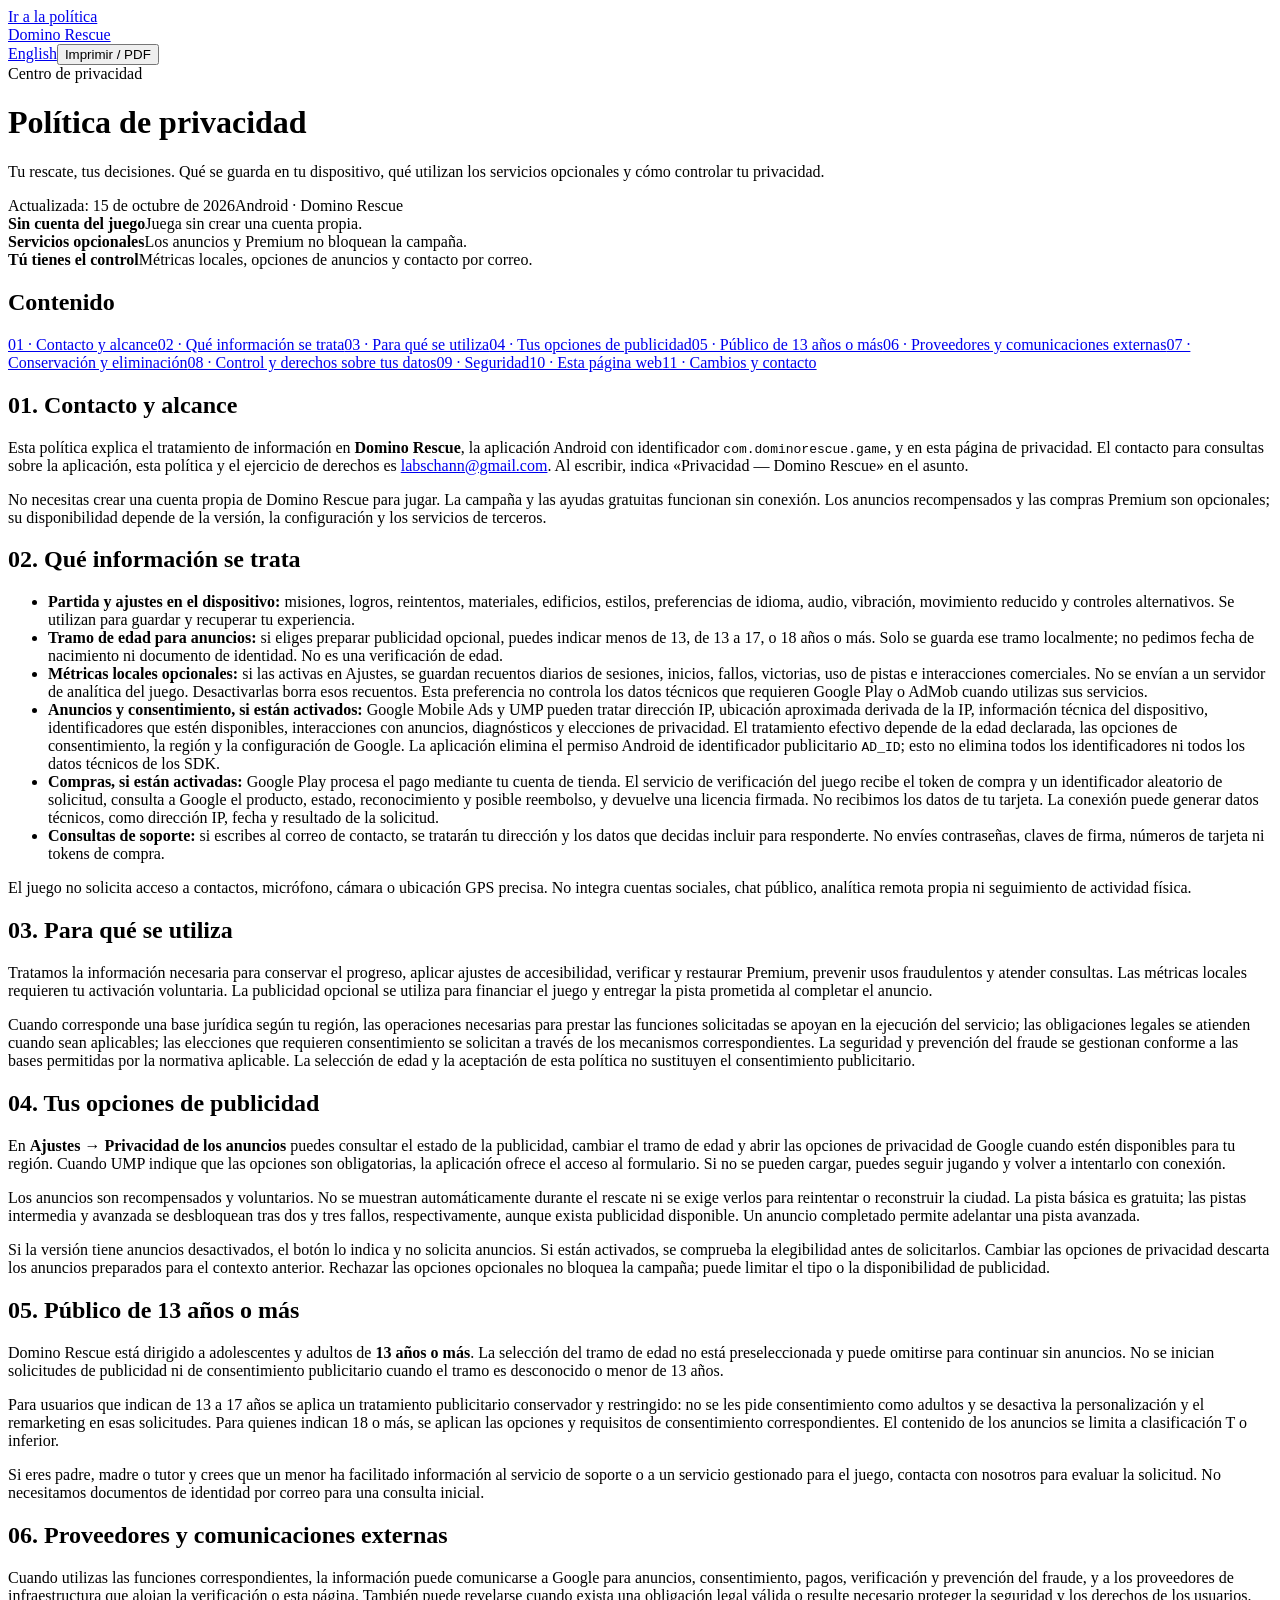
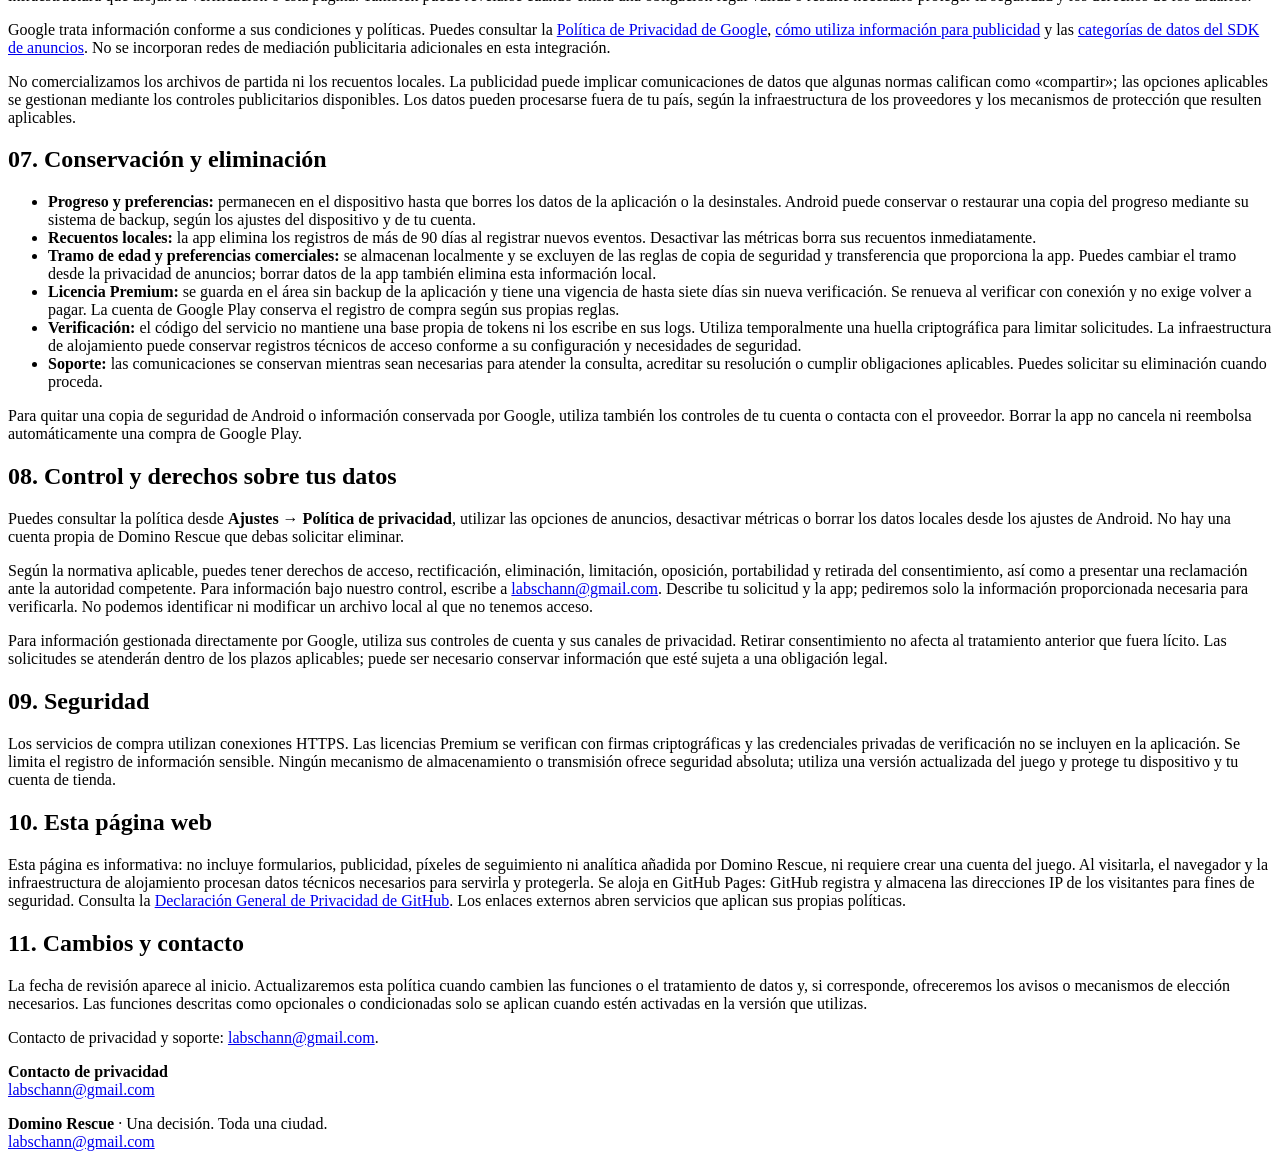
==== index.html @ f4d6b591 "Publicar política de privacidad bilingüe de Domino Rescue" ====
<!doctype html>
<html lang="es"><head><meta charset="utf-8"><meta name="viewport" content="width=device-width,initial-scale=1"><title>Política de privacidad · Domino Rescue</title><meta name="description" content="Tu rescate, tus decisiones. Qué se guarda en tu dispositivo, qué utilizan los servicios opcionales y cómo controlar tu privacidad."><meta name="referrer" content="no-referrer"><meta http-equiv="Content-Security-Policy" content="default-src 'none'; style-src 'self'; script-src 'self'; img-src 'self'; base-uri 'none'; form-action 'none'"><meta name="theme-color" content="#0c2335"><link rel="stylesheet" href="/domino-rescue-privacidad/styles.css"><link rel="canonical" href="https://labschann.github.io/domino-rescue-privacidad/"><link rel="alternate" hreflang="es" href="https://labschann.github.io/domino-rescue-privacidad/"><link rel="alternate" hreflang="en" href="https://labschann.github.io/domino-rescue-privacidad/privacy-en.html"></head>
<body><a class="skip" href="#policy">Ir a la política</a><header><div class="top"><a class="brand" href="/domino-rescue-privacidad/"><span class="tiles" aria-hidden="true"><i class="tile"></i><i class="tile"></i></span>Domino Rescue</a><div class="tools"><a href="/domino-rescue-privacidad/privacy-en.html" lang="en">English</a><button type="button" id="print">Imprimir / PDF</button></div></div></header>
<main><div class="hero"><div class="eyebrow">Centro de privacidad</div><h1>Política de privacidad</h1><p class="intro">Tu rescate, tus decisiones. Qué se guarda en tu dispositivo, qué utilizan los servicios opcionales y cómo controlar tu privacidad.</p><div class="meta"><span>Actualizada: 15 de octubre de 2026</span><span>Android · Domino Rescue</span></div><div class="summary"><div><strong>Sin cuenta del juego</strong>Juega sin crear una cuenta propia.</div><div><strong>Servicios opcionales</strong>Los anuncios y Premium no bloquean la campaña.</div><div><strong>Tú tienes el control</strong>Métricas locales, opciones de anuncios y contacto por correo.</div></div></div>
<div class="layout"><nav class="toc" aria-label="Contenido de la política"><h2>Contenido</h2><a href="#responsable">01 · Contacto y alcance</a><a href="#datos">02 · Qué información se trata</a><a href="#fines">03 · Para qué se utiliza</a><a href="#anuncios">04 · Tus opciones de publicidad</a><a href="#menores">05 · Público de 13 años o más</a><a href="#terceros">06 · Proveedores y comunicaciones externas</a><a href="#conservacion">07 · Conservación y eliminación</a><a href="#derechos">08 · Control y derechos sobre tus datos</a><a href="#seguridad">09 · Seguridad</a><a href="#web">10 · Esta página web</a><a href="#cambios">11 · Cambios y contacto</a></nav><article id="policy"><section id="responsable"><h2>01. Contacto y alcance</h2><p>Esta política explica el tratamiento de información en <strong>Domino Rescue</strong>, la aplicación Android con identificador <code>com.dominorescue.game</code>, y en esta página de privacidad. El contacto para consultas sobre la aplicación, esta política y el ejercicio de derechos es <a href="mailto:labschann@gmail.com">labschann@gmail.com</a>. Al escribir, indica «Privacidad — Domino Rescue» en el asunto.</p>
<p>No necesitas crear una cuenta propia de Domino Rescue para jugar. La campaña y las ayudas gratuitas funcionan sin conexión. Los anuncios recompensados y las compras Premium son opcionales; su disponibilidad depende de la versión, la configuración y los servicios de terceros.</p></section>
<section id="datos"><h2>02. Qué información se trata</h2><ul><li><strong>Partida y ajustes en el dispositivo:</strong> misiones, logros, reintentos, materiales, edificios, estilos, preferencias de idioma, audio, vibración, movimiento reducido y controles alternativos. Se utilizan para guardar y recuperar tu experiencia.</li>
<li><strong>Tramo de edad para anuncios:</strong> si eliges preparar publicidad opcional, puedes indicar menos de 13, de 13 a 17, o 18 años o más. Solo se guarda ese tramo localmente; no pedimos fecha de nacimiento ni documento de identidad. No es una verificación de edad.</li>
<li><strong>Métricas locales opcionales:</strong> si las activas en Ajustes, se guardan recuentos diarios de sesiones, inicios, fallos, victorias, uso de pistas e interacciones comerciales. No se envían a un servidor de analítica del juego. Desactivarlas borra esos recuentos. Esta preferencia no controla los datos técnicos que requieren Google Play o AdMob cuando utilizas sus servicios.</li>
<li><strong>Anuncios y consentimiento, si están activados:</strong> Google Mobile Ads y UMP pueden tratar dirección IP, ubicación aproximada derivada de la IP, información técnica del dispositivo, identificadores que estén disponibles, interacciones con anuncios, diagnósticos y elecciones de privacidad. El tratamiento efectivo depende de la edad declarada, las opciones de consentimiento, la región y la configuración de Google. La aplicación elimina el permiso Android de identificador publicitario <code>AD_ID</code>; esto no elimina todos los identificadores ni todos los datos técnicos de los SDK.</li>
<li><strong>Compras, si están activadas:</strong> Google Play procesa el pago mediante tu cuenta de tienda. El servicio de verificación del juego recibe el token de compra y un identificador aleatorio de solicitud, consulta a Google el producto, estado, reconocimiento y posible reembolso, y devuelve una licencia firmada. No recibimos los datos de tu tarjeta. La conexión puede generar datos técnicos, como dirección IP, fecha y resultado de la solicitud.</li>
<li><strong>Consultas de soporte:</strong> si escribes al correo de contacto, se tratarán tu dirección y los datos que decidas incluir para responderte. No envíes contraseñas, claves de firma, números de tarjeta ni tokens de compra.</li></ul>
<p>El juego no solicita acceso a contactos, micrófono, cámara o ubicación GPS precisa. No integra cuentas sociales, chat público, analítica remota propia ni seguimiento de actividad física.</p></section>
<section id="fines"><h2>03. Para qué se utiliza</h2><p>Tratamos la información necesaria para conservar el progreso, aplicar ajustes de accesibilidad, verificar y restaurar Premium, prevenir usos fraudulentos y atender consultas. Las métricas locales requieren tu activación voluntaria. La publicidad opcional se utiliza para financiar el juego y entregar la pista prometida al completar el anuncio.</p>
<p>Cuando corresponde una base jurídica según tu región, las operaciones necesarias para prestar las funciones solicitadas se apoyan en la ejecución del servicio; las obligaciones legales se atienden cuando sean aplicables; las elecciones que requieren consentimiento se solicitan a través de los mecanismos correspondientes. La seguridad y prevención del fraude se gestionan conforme a las bases permitidas por la normativa aplicable. La selección de edad y la aceptación de esta política no sustituyen el consentimiento publicitario.</p></section>
<section id="anuncios"><h2>04. Tus opciones de publicidad</h2><p>En <strong>Ajustes → Privacidad de los anuncios</strong> puedes consultar el estado de la publicidad, cambiar el tramo de edad y abrir las opciones de privacidad de Google cuando estén disponibles para tu región. Cuando UMP indique que las opciones son obligatorias, la aplicación ofrece el acceso al formulario. Si no se pueden cargar, puedes seguir jugando y volver a intentarlo con conexión.</p>
<p>Los anuncios son recompensados y voluntarios. No se muestran automáticamente durante el rescate ni se exige verlos para reintentar o reconstruir la ciudad. La pista básica es gratuita; las pistas intermedia y avanzada se desbloquean tras dos y tres fallos, respectivamente, aunque exista publicidad disponible. Un anuncio completado permite adelantar una pista avanzada.</p>
<p>Si la versión tiene anuncios desactivados, el botón lo indica y no solicita anuncios. Si están activados, se comprueba la elegibilidad antes de solicitarlos. Cambiar las opciones de privacidad descarta los anuncios preparados para el contexto anterior. Rechazar las opciones opcionales no bloquea la campaña; puede limitar el tipo o la disponibilidad de publicidad.</p></section>
<section id="menores"><h2>05. Público de 13 años o más</h2><p>Domino Rescue está dirigido a adolescentes y adultos de <strong>13 años o más</strong>. La selección del tramo de edad no está preseleccionada y puede omitirse para continuar sin anuncios. No se inician solicitudes de publicidad ni de consentimiento publicitario cuando el tramo es desconocido o menor de 13 años.</p>
<p>Para usuarios que indican de 13 a 17 años se aplica un tratamiento publicitario conservador y restringido: no se les pide consentimiento como adultos y se desactiva la personalización y el remarketing en esas solicitudes. Para quienes indican 18 o más, se aplican las opciones y requisitos de consentimiento correspondientes. El contenido de los anuncios se limita a clasificación T o inferior.</p>
<p>Si eres padre, madre o tutor y crees que un menor ha facilitado información al servicio de soporte o a un servicio gestionado para el juego, contacta con nosotros para evaluar la solicitud. No necesitamos documentos de identidad por correo para una consulta inicial.</p></section>
<section id="terceros"><h2>06. Proveedores y comunicaciones externas</h2><p>Cuando utilizas las funciones correspondientes, la información puede comunicarse a Google para anuncios, consentimiento, pagos, verificación y prevención del fraude, y a los proveedores de infraestructura que alojan la verificación o esta página. También puede revelarse cuando exista una obligación legal válida o resulte necesario proteger la seguridad y los derechos de los usuarios.</p>
<p>Google trata información conforme a sus condiciones y políticas. Puedes consultar la <a href="https://policies.google.com/privacy">Política de Privacidad de Google</a>, <a href="https://policies.google.com/technologies/ads">cómo utiliza información para publicidad</a> y las <a href="https://developers.google.com/admob/android/privacy/play-data-disclosure">categorías de datos del SDK de anuncios</a>. No se incorporan redes de mediación publicitaria adicionales en esta integración.</p>
<p>No comercializamos los archivos de partida ni los recuentos locales. La publicidad puede implicar comunicaciones de datos que algunas normas califican como «compartir»; las opciones aplicables se gestionan mediante los controles publicitarios disponibles. Los datos pueden procesarse fuera de tu país, según la infraestructura de los proveedores y los mecanismos de protección que resulten aplicables.</p></section>
<section id="conservacion"><h2>07. Conservación y eliminación</h2><ul><li><strong>Progreso y preferencias:</strong> permanecen en el dispositivo hasta que borres los datos de la aplicación o la desinstales. Android puede conservar o restaurar una copia del progreso mediante su sistema de backup, según los ajustes del dispositivo y de tu cuenta.</li>
<li><strong>Recuentos locales:</strong> la app elimina los registros de más de 90 días al registrar nuevos eventos. Desactivar las métricas borra sus recuentos inmediatamente.</li>
<li><strong>Tramo de edad y preferencias comerciales:</strong> se almacenan localmente y se excluyen de las reglas de copia de seguridad y transferencia que proporciona la app. Puedes cambiar el tramo desde la privacidad de anuncios; borrar datos de la app también elimina esta información local.</li>
<li><strong>Licencia Premium:</strong> se guarda en el área sin backup de la aplicación y tiene una vigencia de hasta siete días sin nueva verificación. Se renueva al verificar con conexión y no exige volver a pagar. La cuenta de Google Play conserva el registro de compra según sus propias reglas.</li>
<li><strong>Verificación:</strong> el código del servicio no mantiene una base propia de tokens ni los escribe en sus logs. Utiliza temporalmente una huella criptográfica para limitar solicitudes. La infraestructura de alojamiento puede conservar registros técnicos de acceso conforme a su configuración y necesidades de seguridad.</li>
<li><strong>Soporte:</strong> las comunicaciones se conservan mientras sean necesarias para atender la consulta, acreditar su resolución o cumplir obligaciones aplicables. Puedes solicitar su eliminación cuando proceda.</li></ul>
<p>Para quitar una copia de seguridad de Android o información conservada por Google, utiliza también los controles de tu cuenta o contacta con el proveedor. Borrar la app no cancela ni reembolsa automáticamente una compra de Google Play.</p></section>
<section id="derechos"><h2>08. Control y derechos sobre tus datos</h2><p>Puedes consultar la política desde <strong>Ajustes → Política de privacidad</strong>, utilizar las opciones de anuncios, desactivar métricas o borrar los datos locales desde los ajustes de Android. No hay una cuenta propia de Domino Rescue que debas solicitar eliminar.</p>
<p>Según la normativa aplicable, puedes tener derechos de acceso, rectificación, eliminación, limitación, oposición, portabilidad y retirada del consentimiento, así como a presentar una reclamación ante la autoridad competente. Para información bajo nuestro control, escribe a <a href="mailto:labschann@gmail.com">labschann@gmail.com</a>. Describe tu solicitud y la app; pediremos solo la información proporcionada necesaria para verificarla. No podemos identificar ni modificar un archivo local al que no tenemos acceso.</p>
<p>Para información gestionada directamente por Google, utiliza sus controles de cuenta y sus canales de privacidad. Retirar consentimiento no afecta al tratamiento anterior que fuera lícito. Las solicitudes se atenderán dentro de los plazos aplicables; puede ser necesario conservar información que esté sujeta a una obligación legal.</p></section>
<section id="seguridad"><h2>09. Seguridad</h2><p>Los servicios de compra utilizan conexiones HTTPS. Las licencias Premium se verifican con firmas criptográficas y las credenciales privadas de verificación no se incluyen en la aplicación. Se limita el registro de información sensible. Ningún mecanismo de almacenamiento o transmisión ofrece seguridad absoluta; utiliza una versión actualizada del juego y protege tu dispositivo y tu cuenta de tienda.</p></section>
<section id="web"><h2>10. Esta página web</h2><p>Esta página es informativa: no incluye formularios, publicidad, píxeles de seguimiento ni analítica añadida por Domino Rescue, ni requiere crear una cuenta del juego. Al visitarla, el navegador y la infraestructura de alojamiento procesan datos técnicos necesarios para servirla y protegerla. Se aloja en GitHub Pages: GitHub registra y almacena las direcciones IP de los visitantes para fines de seguridad. Consulta la <a href="https://docs.github.com/en/site-policy/privacy-policies/github-general-privacy-statement">Declaración General de Privacidad de GitHub</a>. Los enlaces externos abren servicios que aplican sus propias políticas.</p></section>
<section id="cambios"><h2>11. Cambios y contacto</h2><p>La fecha de revisión aparece al inicio. Actualizaremos esta política cuando cambien las funciones o el tratamiento de datos y, si corresponde, ofreceremos los avisos o mecanismos de elección necesarios. Las funciones descritas como opcionales o condicionadas solo se aplican cuando estén activadas en la versión que utilizas.</p>
<p>Contacto de privacidad y soporte: <a href="mailto:labschann@gmail.com">labschann@gmail.com</a>.</p></section><p class="contact"><strong>Contacto de privacidad</strong><br><a href="mailto:labschann@gmail.com">labschann@gmail.com</a></p></article></div></main>
<footer><strong>Domino Rescue</strong> · Una decisión. Toda una ciudad.<br><a href="mailto:labschann@gmail.com">labschann@gmail.com</a></footer><script src="/domino-rescue-privacidad/page.js" defer></script></body></html>
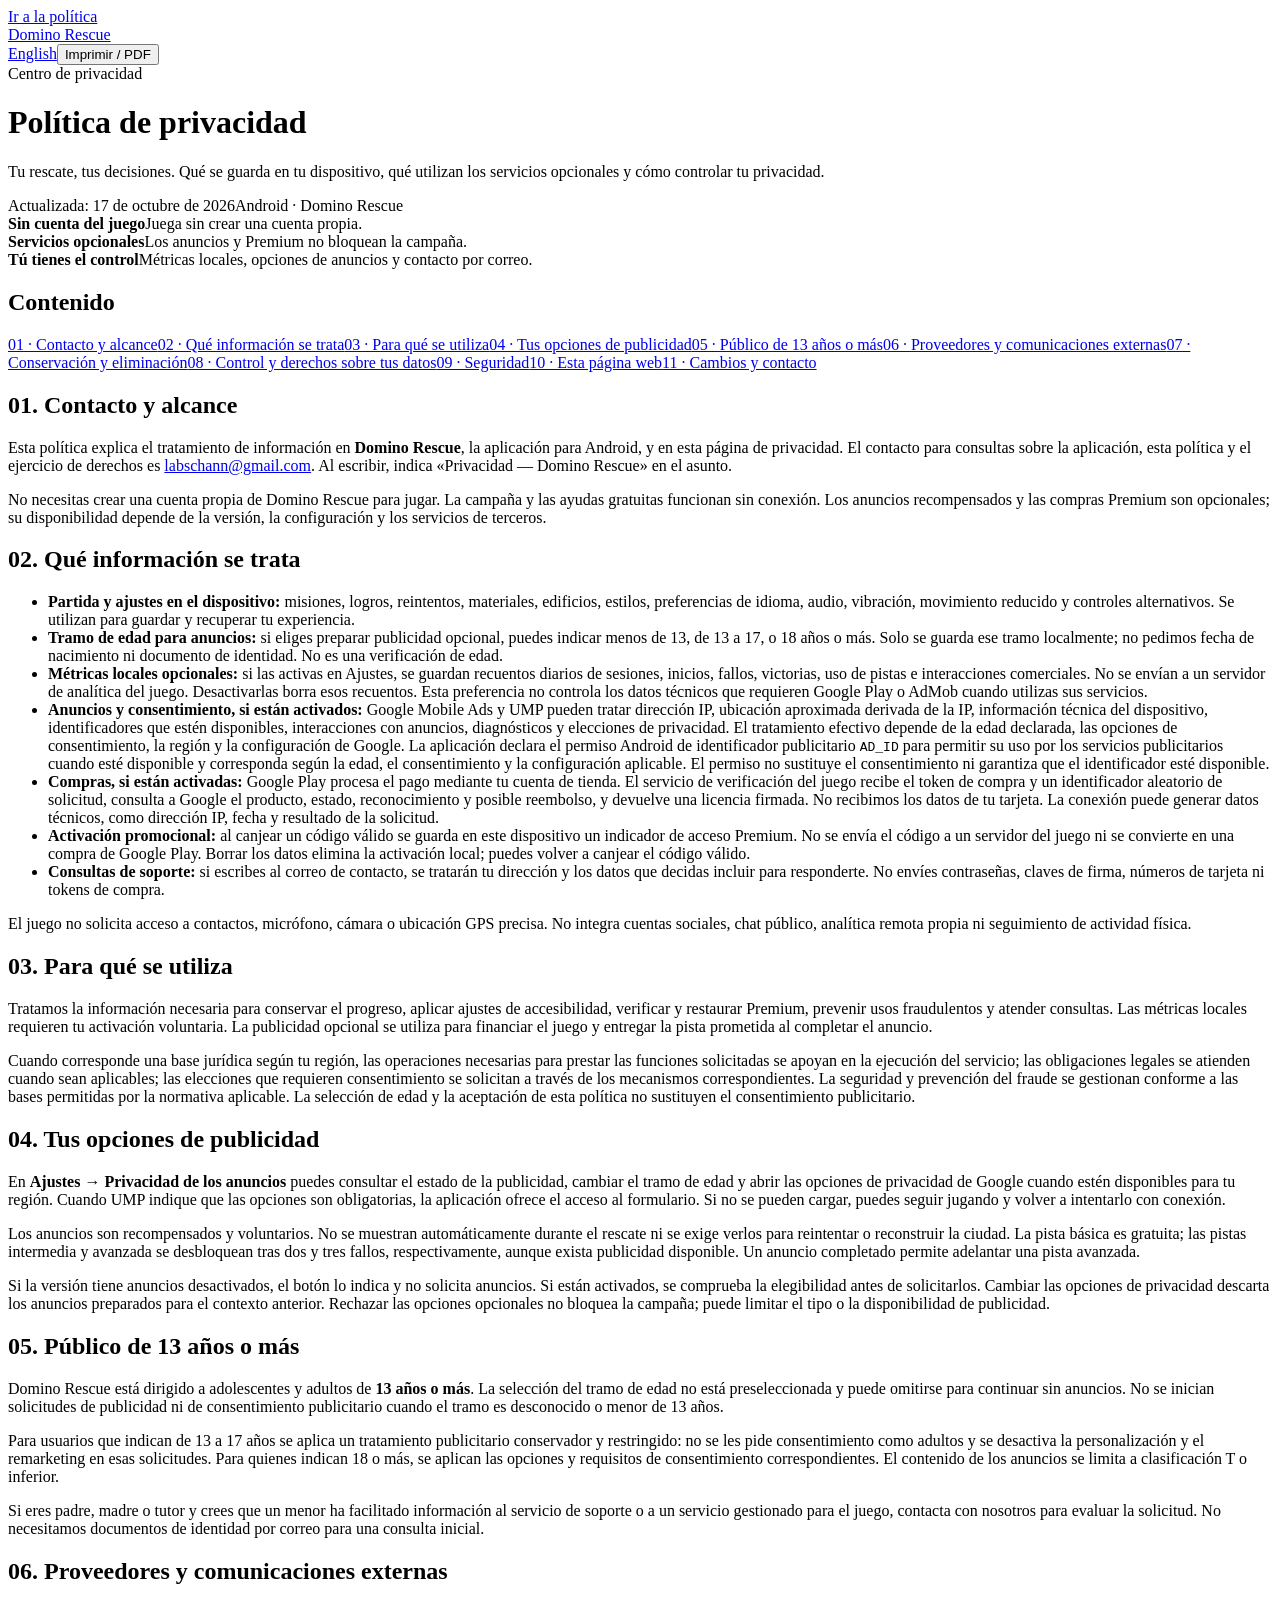
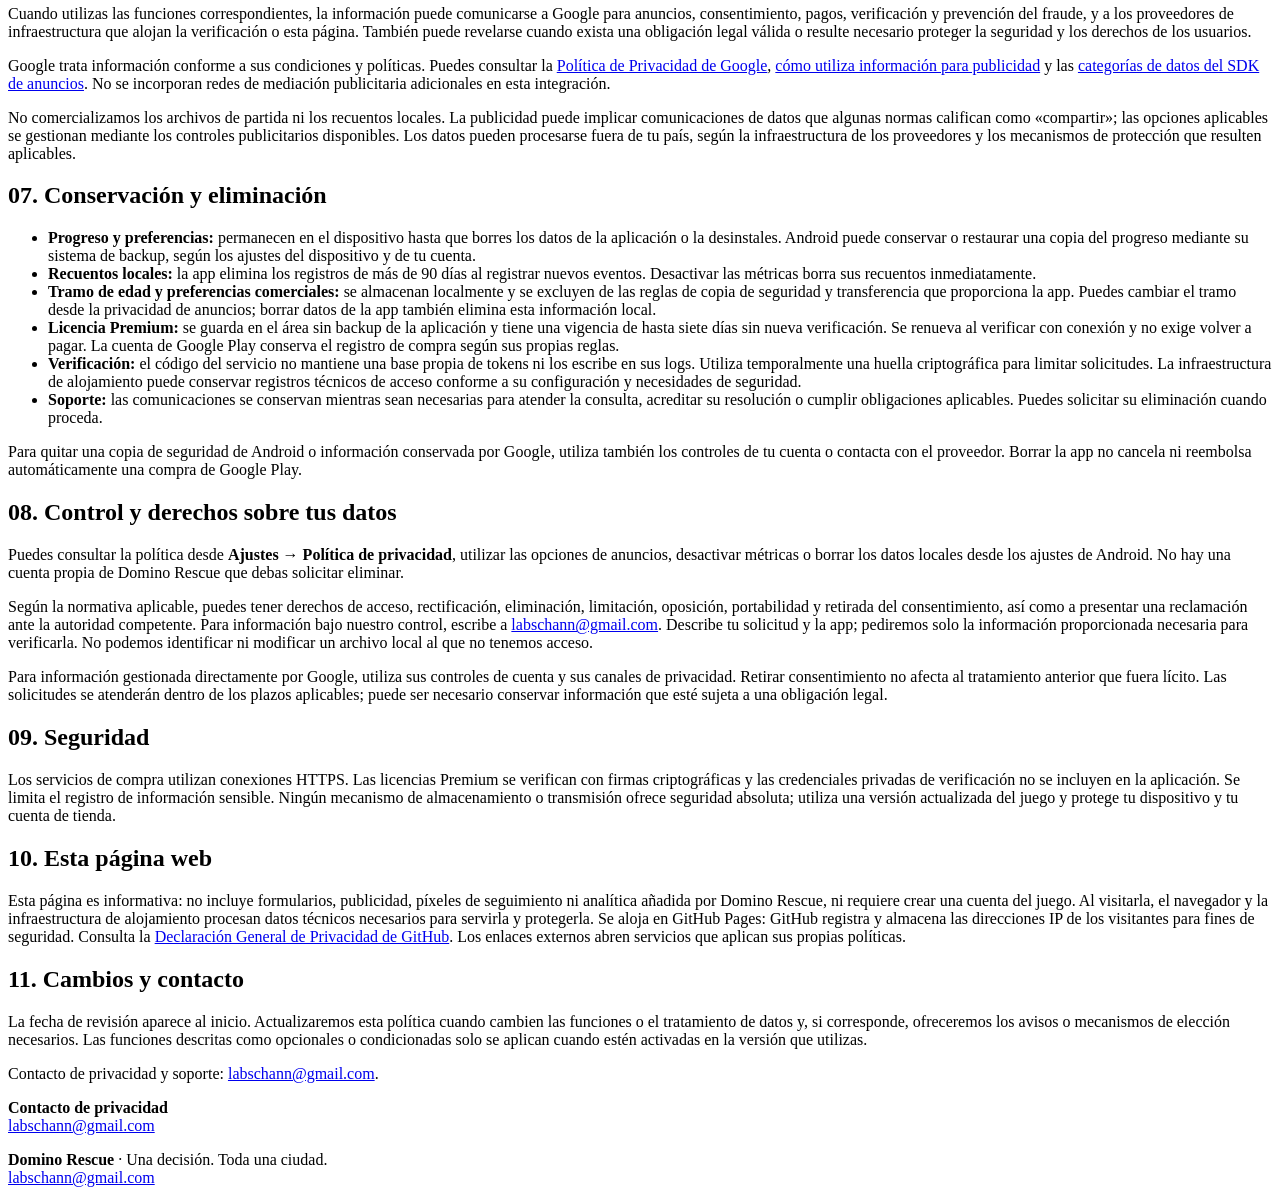
==== commit 950d45bc: "Actualizar privacidad: retirar identificador y explicar AD_ID y promoción" ====
--- a/index.html
+++ b/index.html
@@ -1,14 +1,15 @@
 <!doctype html>
 <html lang="es"><head><meta charset="utf-8"><meta name="viewport" content="width=device-width,initial-scale=1"><title>Política de privacidad · Domino Rescue</title><meta name="description" content="Tu rescate, tus decisiones. Qué se guarda en tu dispositivo, qué utilizan los servicios opcionales y cómo controlar tu privacidad."><meta name="referrer" content="no-referrer"><meta http-equiv="Content-Security-Policy" content="default-src 'none'; style-src 'self'; script-src 'self'; img-src 'self'; base-uri 'none'; form-action 'none'"><meta name="theme-color" content="#0c2335"><link rel="stylesheet" href="/domino-rescue-privacidad/styles.css"><link rel="canonical" href="https://labschann.github.io/domino-rescue-privacidad/"><link rel="alternate" hreflang="es" href="https://labschann.github.io/domino-rescue-privacidad/"><link rel="alternate" hreflang="en" href="https://labschann.github.io/domino-rescue-privacidad/privacy-en.html"></head>
 <body><a class="skip" href="#policy">Ir a la política</a><header><div class="top"><a class="brand" href="/domino-rescue-privacidad/"><span class="tiles" aria-hidden="true"><i class="tile"></i><i class="tile"></i></span>Domino Rescue</a><div class="tools"><a href="/domino-rescue-privacidad/privacy-en.html" lang="en">English</a><button type="button" id="print">Imprimir / PDF</button></div></div></header>
-<main><div class="hero"><div class="eyebrow">Centro de privacidad</div><h1>Política de privacidad</h1><p class="intro">Tu rescate, tus decisiones. Qué se guarda en tu dispositivo, qué utilizan los servicios opcionales y cómo controlar tu privacidad.</p><div class="meta"><span>Actualizada: 15 de octubre de 2026</span><span>Android · Domino Rescue</span></div><div class="summary"><div><strong>Sin cuenta del juego</strong>Juega sin crear una cuenta propia.</div><div><strong>Servicios opcionales</strong>Los anuncios y Premium no bloquean la campaña.</div><div><strong>Tú tienes el control</strong>Métricas locales, opciones de anuncios y contacto por correo.</div></div></div>
-<div class="layout"><nav class="toc" aria-label="Contenido de la política"><h2>Contenido</h2><a href="#responsable">01 · Contacto y alcance</a><a href="#datos">02 · Qué información se trata</a><a href="#fines">03 · Para qué se utiliza</a><a href="#anuncios">04 · Tus opciones de publicidad</a><a href="#menores">05 · Público de 13 años o más</a><a href="#terceros">06 · Proveedores y comunicaciones externas</a><a href="#conservacion">07 · Conservación y eliminación</a><a href="#derechos">08 · Control y derechos sobre tus datos</a><a href="#seguridad">09 · Seguridad</a><a href="#web">10 · Esta página web</a><a href="#cambios">11 · Cambios y contacto</a></nav><article id="policy"><section id="responsable"><h2>01. Contacto y alcance</h2><p>Esta política explica el tratamiento de información en <strong>Domino Rescue</strong>, la aplicación Android con identificador <code>com.dominorescue.game</code>, y en esta página de privacidad. El contacto para consultas sobre la aplicación, esta política y el ejercicio de derechos es <a href="mailto:labschann@gmail.com">labschann@gmail.com</a>. Al escribir, indica «Privacidad — Domino Rescue» en el asunto.</p>
+<main><div class="hero"><div class="eyebrow">Centro de privacidad</div><h1>Política de privacidad</h1><p class="intro">Tu rescate, tus decisiones. Qué se guarda en tu dispositivo, qué utilizan los servicios opcionales y cómo controlar tu privacidad.</p><div class="meta"><span>Actualizada: 17 de octubre de 2026</span><span>Android · Domino Rescue</span></div><div class="summary"><div><strong>Sin cuenta del juego</strong>Juega sin crear una cuenta propia.</div><div><strong>Servicios opcionales</strong>Los anuncios y Premium no bloquean la campaña.</div><div><strong>Tú tienes el control</strong>Métricas locales, opciones de anuncios y contacto por correo.</div></div></div>
+<div class="layout"><nav class="toc" aria-label="Contenido de la política"><h2>Contenido</h2><a href="#responsable">01 · Contacto y alcance</a><a href="#datos">02 · Qué información se trata</a><a href="#fines">03 · Para qué se utiliza</a><a href="#anuncios">04 · Tus opciones de publicidad</a><a href="#menores">05 · Público de 13 años o más</a><a href="#terceros">06 · Proveedores y comunicaciones externas</a><a href="#conservacion">07 · Conservación y eliminación</a><a href="#derechos">08 · Control y derechos sobre tus datos</a><a href="#seguridad">09 · Seguridad</a><a href="#web">10 · Esta página web</a><a href="#cambios">11 · Cambios y contacto</a></nav><article id="policy"><section id="responsable"><h2>01. Contacto y alcance</h2><p>Esta política explica el tratamiento de información en <strong>Domino Rescue</strong>, la aplicación para Android, y en esta página de privacidad. El contacto para consultas sobre la aplicación, esta política y el ejercicio de derechos es <a href="mailto:labschann@gmail.com">labschann@gmail.com</a>. Al escribir, indica «Privacidad — Domino Rescue» en el asunto.</p>
 <p>No necesitas crear una cuenta propia de Domino Rescue para jugar. La campaña y las ayudas gratuitas funcionan sin conexión. Los anuncios recompensados y las compras Premium son opcionales; su disponibilidad depende de la versión, la configuración y los servicios de terceros.</p></section>
 <section id="datos"><h2>02. Qué información se trata</h2><ul><li><strong>Partida y ajustes en el dispositivo:</strong> misiones, logros, reintentos, materiales, edificios, estilos, preferencias de idioma, audio, vibración, movimiento reducido y controles alternativos. Se utilizan para guardar y recuperar tu experiencia.</li>
 <li><strong>Tramo de edad para anuncios:</strong> si eliges preparar publicidad opcional, puedes indicar menos de 13, de 13 a 17, o 18 años o más. Solo se guarda ese tramo localmente; no pedimos fecha de nacimiento ni documento de identidad. No es una verificación de edad.</li>
 <li><strong>Métricas locales opcionales:</strong> si las activas en Ajustes, se guardan recuentos diarios de sesiones, inicios, fallos, victorias, uso de pistas e interacciones comerciales. No se envían a un servidor de analítica del juego. Desactivarlas borra esos recuentos. Esta preferencia no controla los datos técnicos que requieren Google Play o AdMob cuando utilizas sus servicios.</li>
-<li><strong>Anuncios y consentimiento, si están activados:</strong> Google Mobile Ads y UMP pueden tratar dirección IP, ubicación aproximada derivada de la IP, información técnica del dispositivo, identificadores que estén disponibles, interacciones con anuncios, diagnósticos y elecciones de privacidad. El tratamiento efectivo depende de la edad declarada, las opciones de consentimiento, la región y la configuración de Google. La aplicación elimina el permiso Android de identificador publicitario <code>AD_ID</code>; esto no elimina todos los identificadores ni todos los datos técnicos de los SDK.</li>
+<li><strong>Anuncios y consentimiento, si están activados:</strong> Google Mobile Ads y UMP pueden tratar dirección IP, ubicación aproximada derivada de la IP, información técnica del dispositivo, identificadores que estén disponibles, interacciones con anuncios, diagnósticos y elecciones de privacidad. El tratamiento efectivo depende de la edad declarada, las opciones de consentimiento, la región y la configuración de Google. La aplicación declara el permiso Android de identificador publicitario <code>AD_ID</code> para permitir su uso por los servicios publicitarios cuando esté disponible y corresponda según la edad, el consentimiento y la configuración aplicable. El permiso no sustituye el consentimiento ni garantiza que el identificador esté disponible.</li>
 <li><strong>Compras, si están activadas:</strong> Google Play procesa el pago mediante tu cuenta de tienda. El servicio de verificación del juego recibe el token de compra y un identificador aleatorio de solicitud, consulta a Google el producto, estado, reconocimiento y posible reembolso, y devuelve una licencia firmada. No recibimos los datos de tu tarjeta. La conexión puede generar datos técnicos, como dirección IP, fecha y resultado de la solicitud.</li>
+<li><strong>Activación promocional:</strong> al canjear un código válido se guarda en este dispositivo un indicador de acceso Premium. No se envía el código a un servidor del juego ni se convierte en una compra de Google Play. Borrar los datos elimina la activación local; puedes volver a canjear el código válido.</li>
 <li><strong>Consultas de soporte:</strong> si escribes al correo de contacto, se tratarán tu dirección y los datos que decidas incluir para responderte. No envíes contraseñas, claves de firma, números de tarjeta ni tokens de compra.</li></ul>
 <p>El juego no solicita acceso a contactos, micrófono, cámara o ubicación GPS precisa. No integra cuentas sociales, chat público, analítica remota propia ni seguimiento de actividad física.</p></section>
 <section id="fines"><h2>03. Para qué se utiliza</h2><p>Tratamos la información necesaria para conservar el progreso, aplicar ajustes de accesibilidad, verificar y restaurar Premium, prevenir usos fraudulentos y atender consultas. Las métricas locales requieren tu activación voluntaria. La publicidad opcional se utiliza para financiar el juego y entregar la pista prometida al completar el anuncio.</p>
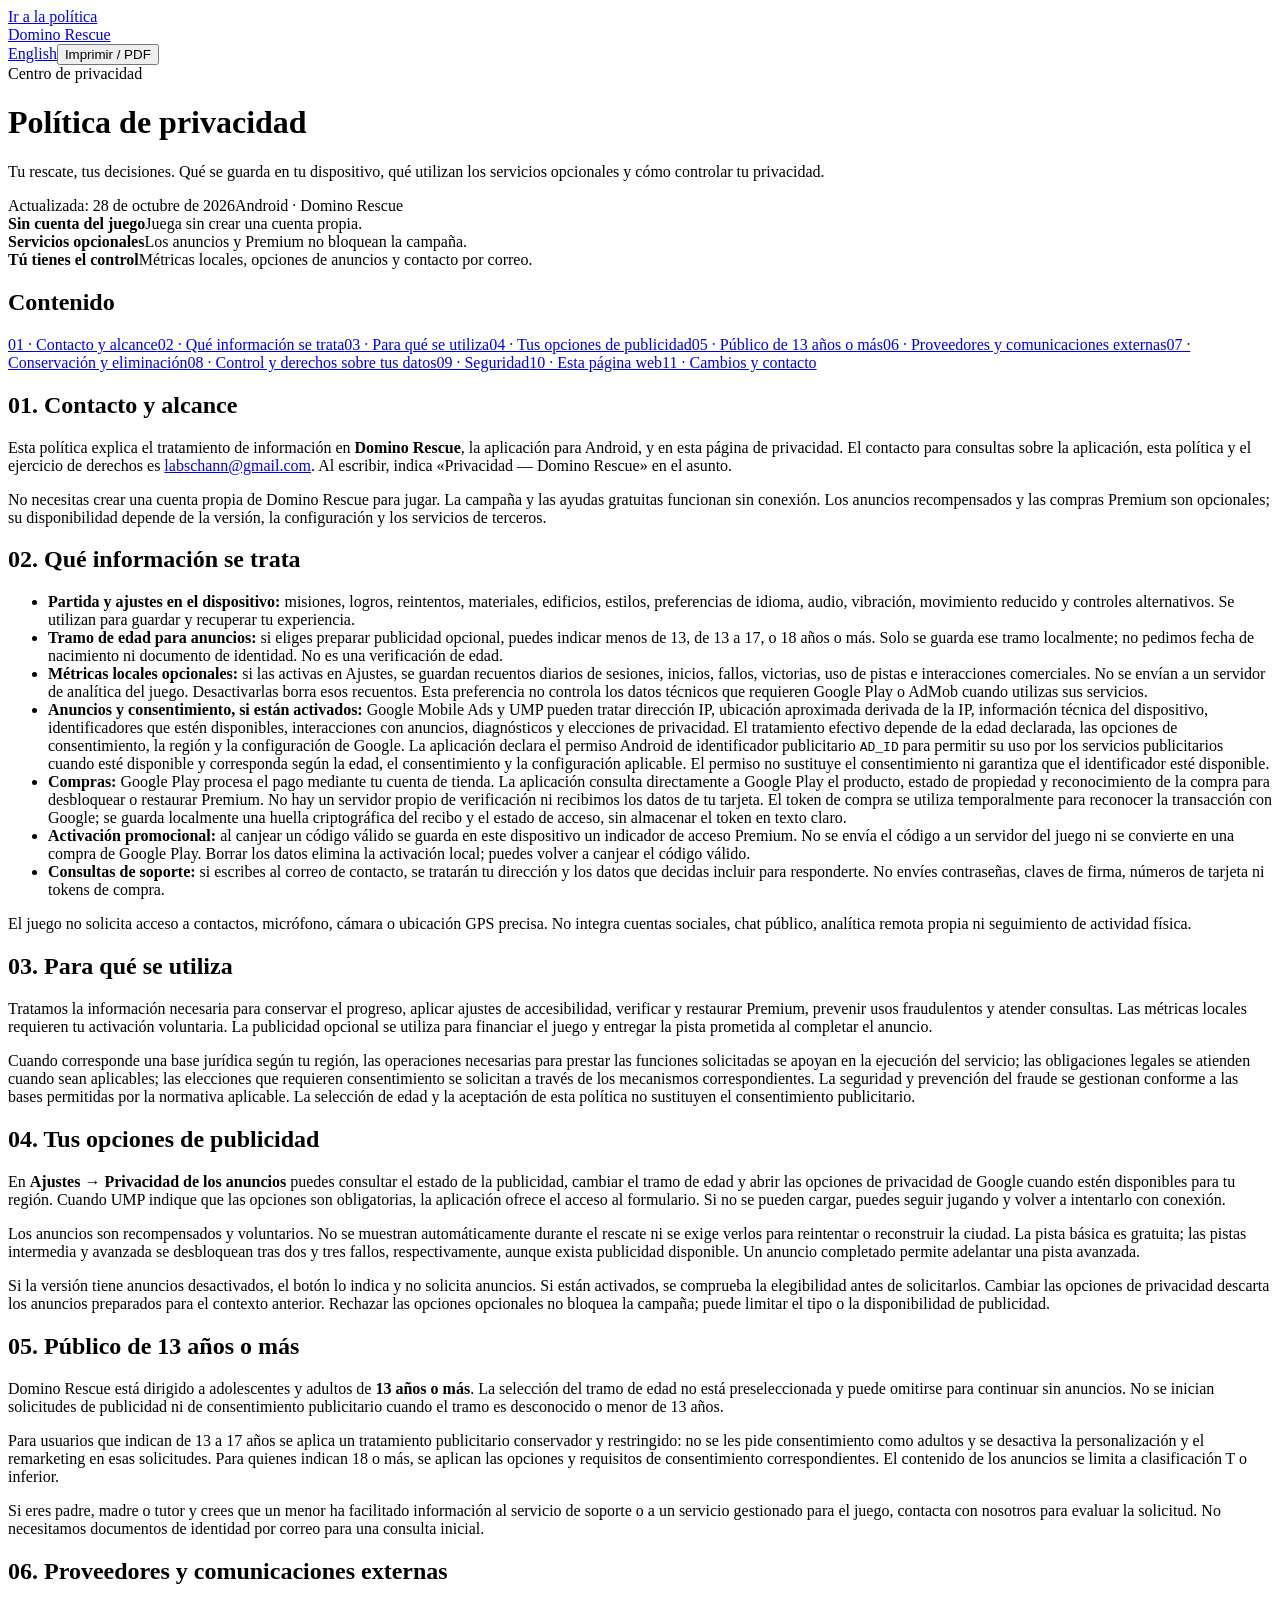
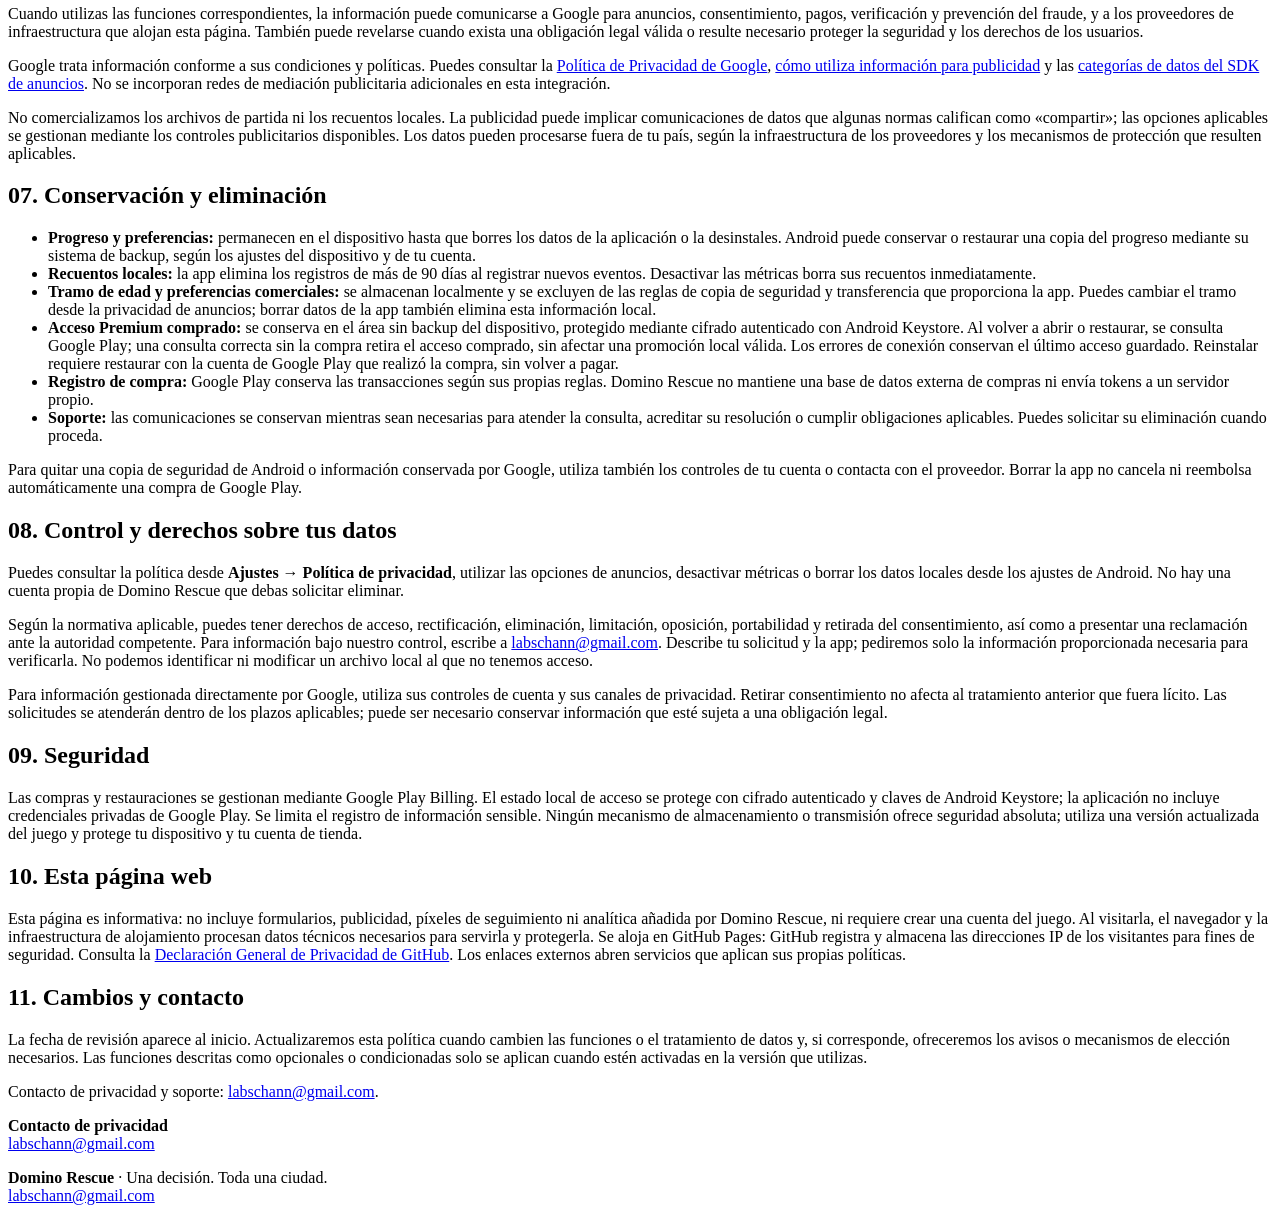
==== commit 34439939: "Describe direct Google Play Billing and protected local Premium access" ====
--- a/index.html
+++ b/index.html
@@ -1,14 +1,14 @@
 <!doctype html>
 <html lang="es"><head><meta charset="utf-8"><meta name="viewport" content="width=device-width,initial-scale=1"><title>Política de privacidad · Domino Rescue</title><meta name="description" content="Tu rescate, tus decisiones. Qué se guarda en tu dispositivo, qué utilizan los servicios opcionales y cómo controlar tu privacidad."><meta name="referrer" content="no-referrer"><meta http-equiv="Content-Security-Policy" content="default-src 'none'; style-src 'self'; script-src 'self'; img-src 'self'; base-uri 'none'; form-action 'none'"><meta name="theme-color" content="#0c2335"><link rel="stylesheet" href="/domino-rescue-privacidad/styles.css"><link rel="canonical" href="https://labschann.github.io/domino-rescue-privacidad/"><link rel="alternate" hreflang="es" href="https://labschann.github.io/domino-rescue-privacidad/"><link rel="alternate" hreflang="en" href="https://labschann.github.io/domino-rescue-privacidad/privacy-en.html"></head>
 <body><a class="skip" href="#policy">Ir a la política</a><header><div class="top"><a class="brand" href="/domino-rescue-privacidad/"><span class="tiles" aria-hidden="true"><i class="tile"></i><i class="tile"></i></span>Domino Rescue</a><div class="tools"><a href="/domino-rescue-privacidad/privacy-en.html" lang="en">English</a><button type="button" id="print">Imprimir / PDF</button></div></div></header>
-<main><div class="hero"><div class="eyebrow">Centro de privacidad</div><h1>Política de privacidad</h1><p class="intro">Tu rescate, tus decisiones. Qué se guarda en tu dispositivo, qué utilizan los servicios opcionales y cómo controlar tu privacidad.</p><div class="meta"><span>Actualizada: 17 de octubre de 2026</span><span>Android · Domino Rescue</span></div><div class="summary"><div><strong>Sin cuenta del juego</strong>Juega sin crear una cuenta propia.</div><div><strong>Servicios opcionales</strong>Los anuncios y Premium no bloquean la campaña.</div><div><strong>Tú tienes el control</strong>Métricas locales, opciones de anuncios y contacto por correo.</div></div></div>
+<main><div class="hero"><div class="eyebrow">Centro de privacidad</div><h1>Política de privacidad</h1><p class="intro">Tu rescate, tus decisiones. Qué se guarda en tu dispositivo, qué utilizan los servicios opcionales y cómo controlar tu privacidad.</p><div class="meta"><span>Actualizada: 28 de octubre de 2026</span><span>Android · Domino Rescue</span></div><div class="summary"><div><strong>Sin cuenta del juego</strong>Juega sin crear una cuenta propia.</div><div><strong>Servicios opcionales</strong>Los anuncios y Premium no bloquean la campaña.</div><div><strong>Tú tienes el control</strong>Métricas locales, opciones de anuncios y contacto por correo.</div></div></div>
 <div class="layout"><nav class="toc" aria-label="Contenido de la política"><h2>Contenido</h2><a href="#responsable">01 · Contacto y alcance</a><a href="#datos">02 · Qué información se trata</a><a href="#fines">03 · Para qué se utiliza</a><a href="#anuncios">04 · Tus opciones de publicidad</a><a href="#menores">05 · Público de 13 años o más</a><a href="#terceros">06 · Proveedores y comunicaciones externas</a><a href="#conservacion">07 · Conservación y eliminación</a><a href="#derechos">08 · Control y derechos sobre tus datos</a><a href="#seguridad">09 · Seguridad</a><a href="#web">10 · Esta página web</a><a href="#cambios">11 · Cambios y contacto</a></nav><article id="policy"><section id="responsable"><h2>01. Contacto y alcance</h2><p>Esta política explica el tratamiento de información en <strong>Domino Rescue</strong>, la aplicación para Android, y en esta página de privacidad. El contacto para consultas sobre la aplicación, esta política y el ejercicio de derechos es <a href="mailto:labschann@gmail.com">labschann@gmail.com</a>. Al escribir, indica «Privacidad — Domino Rescue» en el asunto.</p>
 <p>No necesitas crear una cuenta propia de Domino Rescue para jugar. La campaña y las ayudas gratuitas funcionan sin conexión. Los anuncios recompensados y las compras Premium son opcionales; su disponibilidad depende de la versión, la configuración y los servicios de terceros.</p></section>
 <section id="datos"><h2>02. Qué información se trata</h2><ul><li><strong>Partida y ajustes en el dispositivo:</strong> misiones, logros, reintentos, materiales, edificios, estilos, preferencias de idioma, audio, vibración, movimiento reducido y controles alternativos. Se utilizan para guardar y recuperar tu experiencia.</li>
 <li><strong>Tramo de edad para anuncios:</strong> si eliges preparar publicidad opcional, puedes indicar menos de 13, de 13 a 17, o 18 años o más. Solo se guarda ese tramo localmente; no pedimos fecha de nacimiento ni documento de identidad. No es una verificación de edad.</li>
 <li><strong>Métricas locales opcionales:</strong> si las activas en Ajustes, se guardan recuentos diarios de sesiones, inicios, fallos, victorias, uso de pistas e interacciones comerciales. No se envían a un servidor de analítica del juego. Desactivarlas borra esos recuentos. Esta preferencia no controla los datos técnicos que requieren Google Play o AdMob cuando utilizas sus servicios.</li>
 <li><strong>Anuncios y consentimiento, si están activados:</strong> Google Mobile Ads y UMP pueden tratar dirección IP, ubicación aproximada derivada de la IP, información técnica del dispositivo, identificadores que estén disponibles, interacciones con anuncios, diagnósticos y elecciones de privacidad. El tratamiento efectivo depende de la edad declarada, las opciones de consentimiento, la región y la configuración de Google. La aplicación declara el permiso Android de identificador publicitario <code>AD_ID</code> para permitir su uso por los servicios publicitarios cuando esté disponible y corresponda según la edad, el consentimiento y la configuración aplicable. El permiso no sustituye el consentimiento ni garantiza que el identificador esté disponible.</li>
-<li><strong>Compras, si están activadas:</strong> Google Play procesa el pago mediante tu cuenta de tienda. El servicio de verificación del juego recibe el token de compra y un identificador aleatorio de solicitud, consulta a Google el producto, estado, reconocimiento y posible reembolso, y devuelve una licencia firmada. No recibimos los datos de tu tarjeta. La conexión puede generar datos técnicos, como dirección IP, fecha y resultado de la solicitud.</li>
+<li><strong>Compras:</strong> Google Play procesa el pago mediante tu cuenta de tienda. La aplicación consulta directamente a Google Play el producto, estado de propiedad y reconocimiento de la compra para desbloquear o restaurar Premium. No hay un servidor propio de verificación ni recibimos los datos de tu tarjeta. El token de compra se utiliza temporalmente para reconocer la transacción con Google; se guarda localmente una huella criptográfica del recibo y el estado de acceso, sin almacenar el token en texto claro.</li>
 <li><strong>Activación promocional:</strong> al canjear un código válido se guarda en este dispositivo un indicador de acceso Premium. No se envía el código a un servidor del juego ni se convierte en una compra de Google Play. Borrar los datos elimina la activación local; puedes volver a canjear el código válido.</li>
 <li><strong>Consultas de soporte:</strong> si escribes al correo de contacto, se tratarán tu dirección y los datos que decidas incluir para responderte. No envíes contraseñas, claves de firma, números de tarjeta ni tokens de compra.</li></ul>
 <p>El juego no solicita acceso a contactos, micrófono, cámara o ubicación GPS precisa. No integra cuentas sociales, chat público, analítica remota propia ni seguimiento de actividad física.</p></section>
@@ -20,20 +20,20 @@
 <section id="menores"><h2>05. Público de 13 años o más</h2><p>Domino Rescue está dirigido a adolescentes y adultos de <strong>13 años o más</strong>. La selección del tramo de edad no está preseleccionada y puede omitirse para continuar sin anuncios. No se inician solicitudes de publicidad ni de consentimiento publicitario cuando el tramo es desconocido o menor de 13 años.</p>
 <p>Para usuarios que indican de 13 a 17 años se aplica un tratamiento publicitario conservador y restringido: no se les pide consentimiento como adultos y se desactiva la personalización y el remarketing en esas solicitudes. Para quienes indican 18 o más, se aplican las opciones y requisitos de consentimiento correspondientes. El contenido de los anuncios se limita a clasificación T o inferior.</p>
 <p>Si eres padre, madre o tutor y crees que un menor ha facilitado información al servicio de soporte o a un servicio gestionado para el juego, contacta con nosotros para evaluar la solicitud. No necesitamos documentos de identidad por correo para una consulta inicial.</p></section>
-<section id="terceros"><h2>06. Proveedores y comunicaciones externas</h2><p>Cuando utilizas las funciones correspondientes, la información puede comunicarse a Google para anuncios, consentimiento, pagos, verificación y prevención del fraude, y a los proveedores de infraestructura que alojan la verificación o esta página. También puede revelarse cuando exista una obligación legal válida o resulte necesario proteger la seguridad y los derechos de los usuarios.</p>
+<section id="terceros"><h2>06. Proveedores y comunicaciones externas</h2><p>Cuando utilizas las funciones correspondientes, la información puede comunicarse a Google para anuncios, consentimiento, pagos, verificación y prevención del fraude, y a los proveedores de infraestructura que alojan esta página. También puede revelarse cuando exista una obligación legal válida o resulte necesario proteger la seguridad y los derechos de los usuarios.</p>
 <p>Google trata información conforme a sus condiciones y políticas. Puedes consultar la <a href="https://policies.google.com/privacy">Política de Privacidad de Google</a>, <a href="https://policies.google.com/technologies/ads">cómo utiliza información para publicidad</a> y las <a href="https://developers.google.com/admob/android/privacy/play-data-disclosure">categorías de datos del SDK de anuncios</a>. No se incorporan redes de mediación publicitaria adicionales en esta integración.</p>
 <p>No comercializamos los archivos de partida ni los recuentos locales. La publicidad puede implicar comunicaciones de datos que algunas normas califican como «compartir»; las opciones aplicables se gestionan mediante los controles publicitarios disponibles. Los datos pueden procesarse fuera de tu país, según la infraestructura de los proveedores y los mecanismos de protección que resulten aplicables.</p></section>
 <section id="conservacion"><h2>07. Conservación y eliminación</h2><ul><li><strong>Progreso y preferencias:</strong> permanecen en el dispositivo hasta que borres los datos de la aplicación o la desinstales. Android puede conservar o restaurar una copia del progreso mediante su sistema de backup, según los ajustes del dispositivo y de tu cuenta.</li>
 <li><strong>Recuentos locales:</strong> la app elimina los registros de más de 90 días al registrar nuevos eventos. Desactivar las métricas borra sus recuentos inmediatamente.</li>
 <li><strong>Tramo de edad y preferencias comerciales:</strong> se almacenan localmente y se excluyen de las reglas de copia de seguridad y transferencia que proporciona la app. Puedes cambiar el tramo desde la privacidad de anuncios; borrar datos de la app también elimina esta información local.</li>
-<li><strong>Licencia Premium:</strong> se guarda en el área sin backup de la aplicación y tiene una vigencia de hasta siete días sin nueva verificación. Se renueva al verificar con conexión y no exige volver a pagar. La cuenta de Google Play conserva el registro de compra según sus propias reglas.</li>
-<li><strong>Verificación:</strong> el código del servicio no mantiene una base propia de tokens ni los escribe en sus logs. Utiliza temporalmente una huella criptográfica para limitar solicitudes. La infraestructura de alojamiento puede conservar registros técnicos de acceso conforme a su configuración y necesidades de seguridad.</li>
+<li><strong>Acceso Premium comprado:</strong> se conserva en el área sin backup del dispositivo, protegido mediante cifrado autenticado con Android Keystore. Al volver a abrir o restaurar, se consulta Google Play; una consulta correcta sin la compra retira el acceso comprado, sin afectar una promoción local válida. Los errores de conexión conservan el último acceso guardado. Reinstalar requiere restaurar con la cuenta de Google Play que realizó la compra, sin volver a pagar.</li>
+<li><strong>Registro de compra:</strong> Google Play conserva las transacciones según sus propias reglas. Domino Rescue no mantiene una base de datos externa de compras ni envía tokens a un servidor propio.</li>
 <li><strong>Soporte:</strong> las comunicaciones se conservan mientras sean necesarias para atender la consulta, acreditar su resolución o cumplir obligaciones aplicables. Puedes solicitar su eliminación cuando proceda.</li></ul>
 <p>Para quitar una copia de seguridad de Android o información conservada por Google, utiliza también los controles de tu cuenta o contacta con el proveedor. Borrar la app no cancela ni reembolsa automáticamente una compra de Google Play.</p></section>
 <section id="derechos"><h2>08. Control y derechos sobre tus datos</h2><p>Puedes consultar la política desde <strong>Ajustes → Política de privacidad</strong>, utilizar las opciones de anuncios, desactivar métricas o borrar los datos locales desde los ajustes de Android. No hay una cuenta propia de Domino Rescue que debas solicitar eliminar.</p>
 <p>Según la normativa aplicable, puedes tener derechos de acceso, rectificación, eliminación, limitación, oposición, portabilidad y retirada del consentimiento, así como a presentar una reclamación ante la autoridad competente. Para información bajo nuestro control, escribe a <a href="mailto:labschann@gmail.com">labschann@gmail.com</a>. Describe tu solicitud y la app; pediremos solo la información proporcionada necesaria para verificarla. No podemos identificar ni modificar un archivo local al que no tenemos acceso.</p>
 <p>Para información gestionada directamente por Google, utiliza sus controles de cuenta y sus canales de privacidad. Retirar consentimiento no afecta al tratamiento anterior que fuera lícito. Las solicitudes se atenderán dentro de los plazos aplicables; puede ser necesario conservar información que esté sujeta a una obligación legal.</p></section>
-<section id="seguridad"><h2>09. Seguridad</h2><p>Los servicios de compra utilizan conexiones HTTPS. Las licencias Premium se verifican con firmas criptográficas y las credenciales privadas de verificación no se incluyen en la aplicación. Se limita el registro de información sensible. Ningún mecanismo de almacenamiento o transmisión ofrece seguridad absoluta; utiliza una versión actualizada del juego y protege tu dispositivo y tu cuenta de tienda.</p></section>
+<section id="seguridad"><h2>09. Seguridad</h2><p>Las compras y restauraciones se gestionan mediante Google Play Billing. El estado local de acceso se protege con cifrado autenticado y claves de Android Keystore; la aplicación no incluye credenciales privadas de Google Play. Se limita el registro de información sensible. Ningún mecanismo de almacenamiento o transmisión ofrece seguridad absoluta; utiliza una versión actualizada del juego y protege tu dispositivo y tu cuenta de tienda.</p></section>
 <section id="web"><h2>10. Esta página web</h2><p>Esta página es informativa: no incluye formularios, publicidad, píxeles de seguimiento ni analítica añadida por Domino Rescue, ni requiere crear una cuenta del juego. Al visitarla, el navegador y la infraestructura de alojamiento procesan datos técnicos necesarios para servirla y protegerla. Se aloja en GitHub Pages: GitHub registra y almacena las direcciones IP de los visitantes para fines de seguridad. Consulta la <a href="https://docs.github.com/en/site-policy/privacy-policies/github-general-privacy-statement">Declaración General de Privacidad de GitHub</a>. Los enlaces externos abren servicios que aplican sus propias políticas.</p></section>
 <section id="cambios"><h2>11. Cambios y contacto</h2><p>La fecha de revisión aparece al inicio. Actualizaremos esta política cuando cambien las funciones o el tratamiento de datos y, si corresponde, ofreceremos los avisos o mecanismos de elección necesarios. Las funciones descritas como opcionales o condicionadas solo se aplican cuando estén activadas en la versión que utilizas.</p>
 <p>Contacto de privacidad y soporte: <a href="mailto:labschann@gmail.com">labschann@gmail.com</a>.</p></section><p class="contact"><strong>Contacto de privacidad</strong><br><a href="mailto:labschann@gmail.com">labschann@gmail.com</a></p></article></div></main>
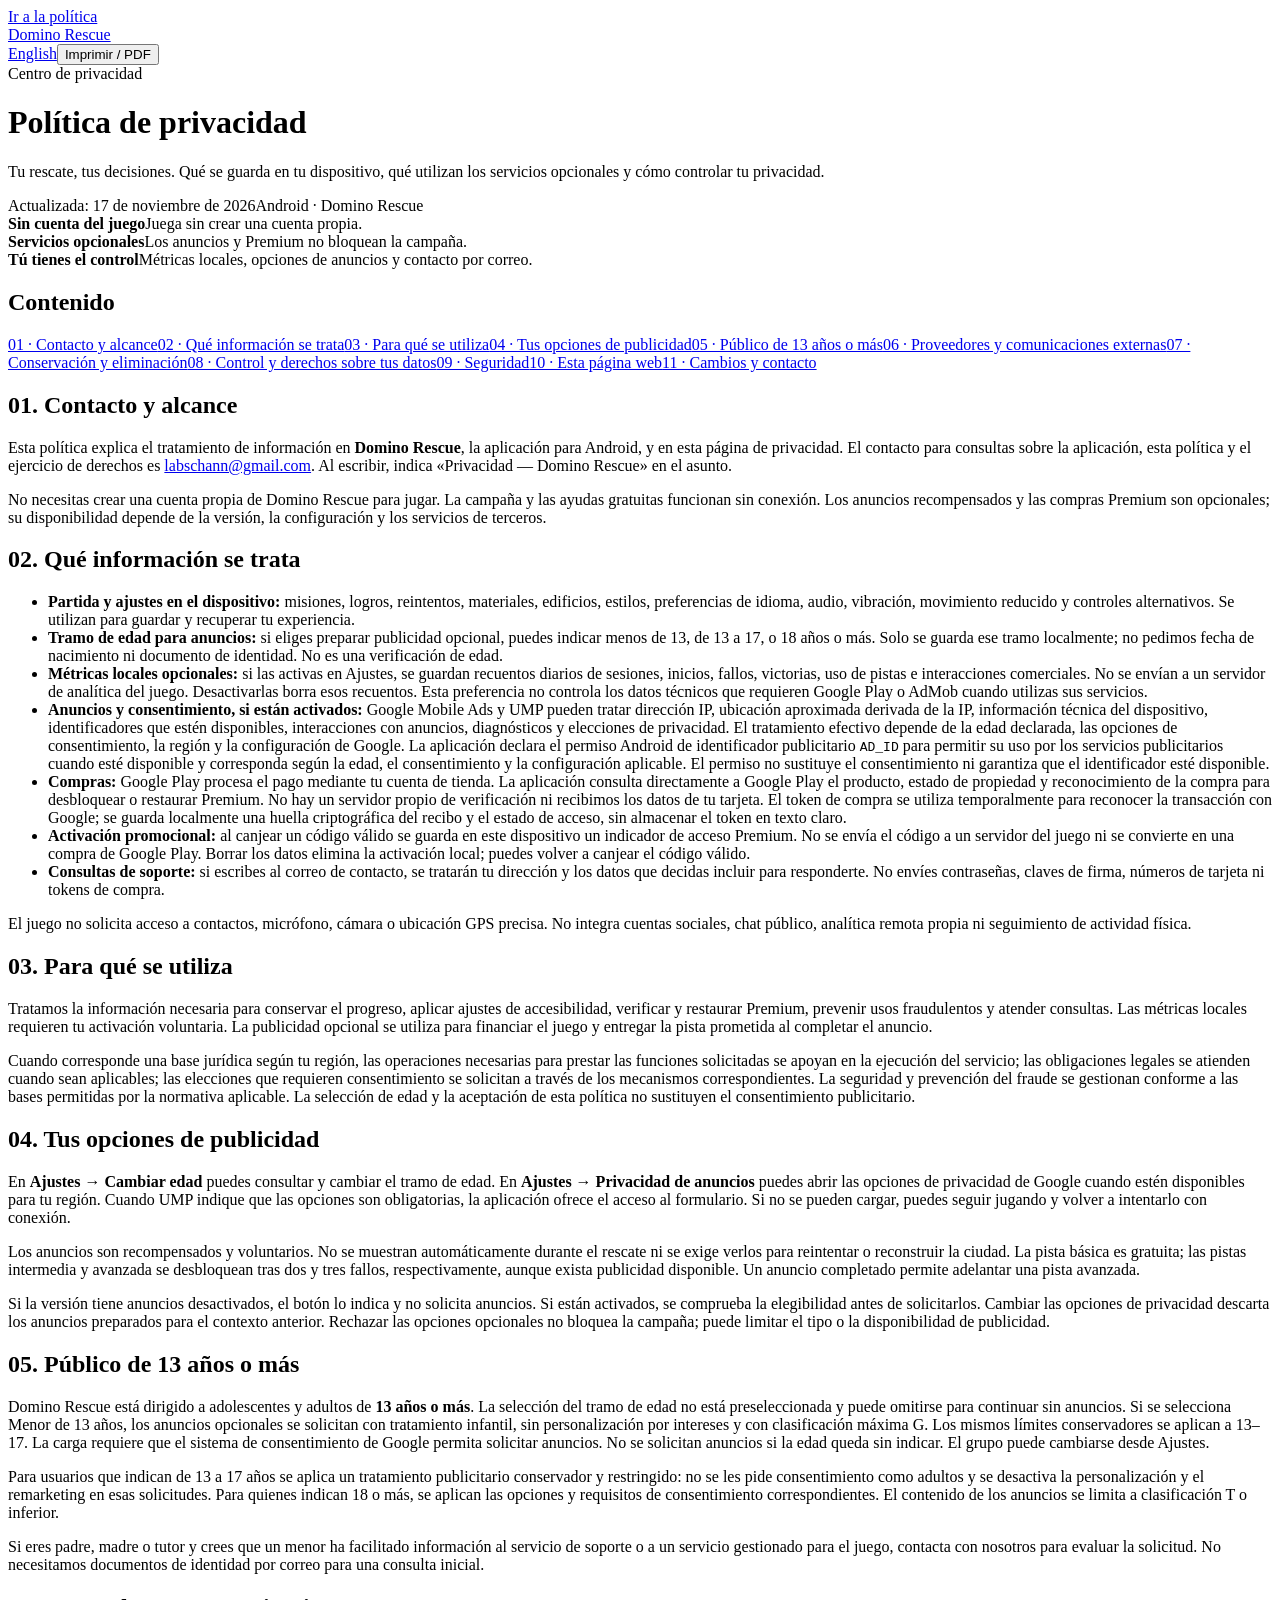
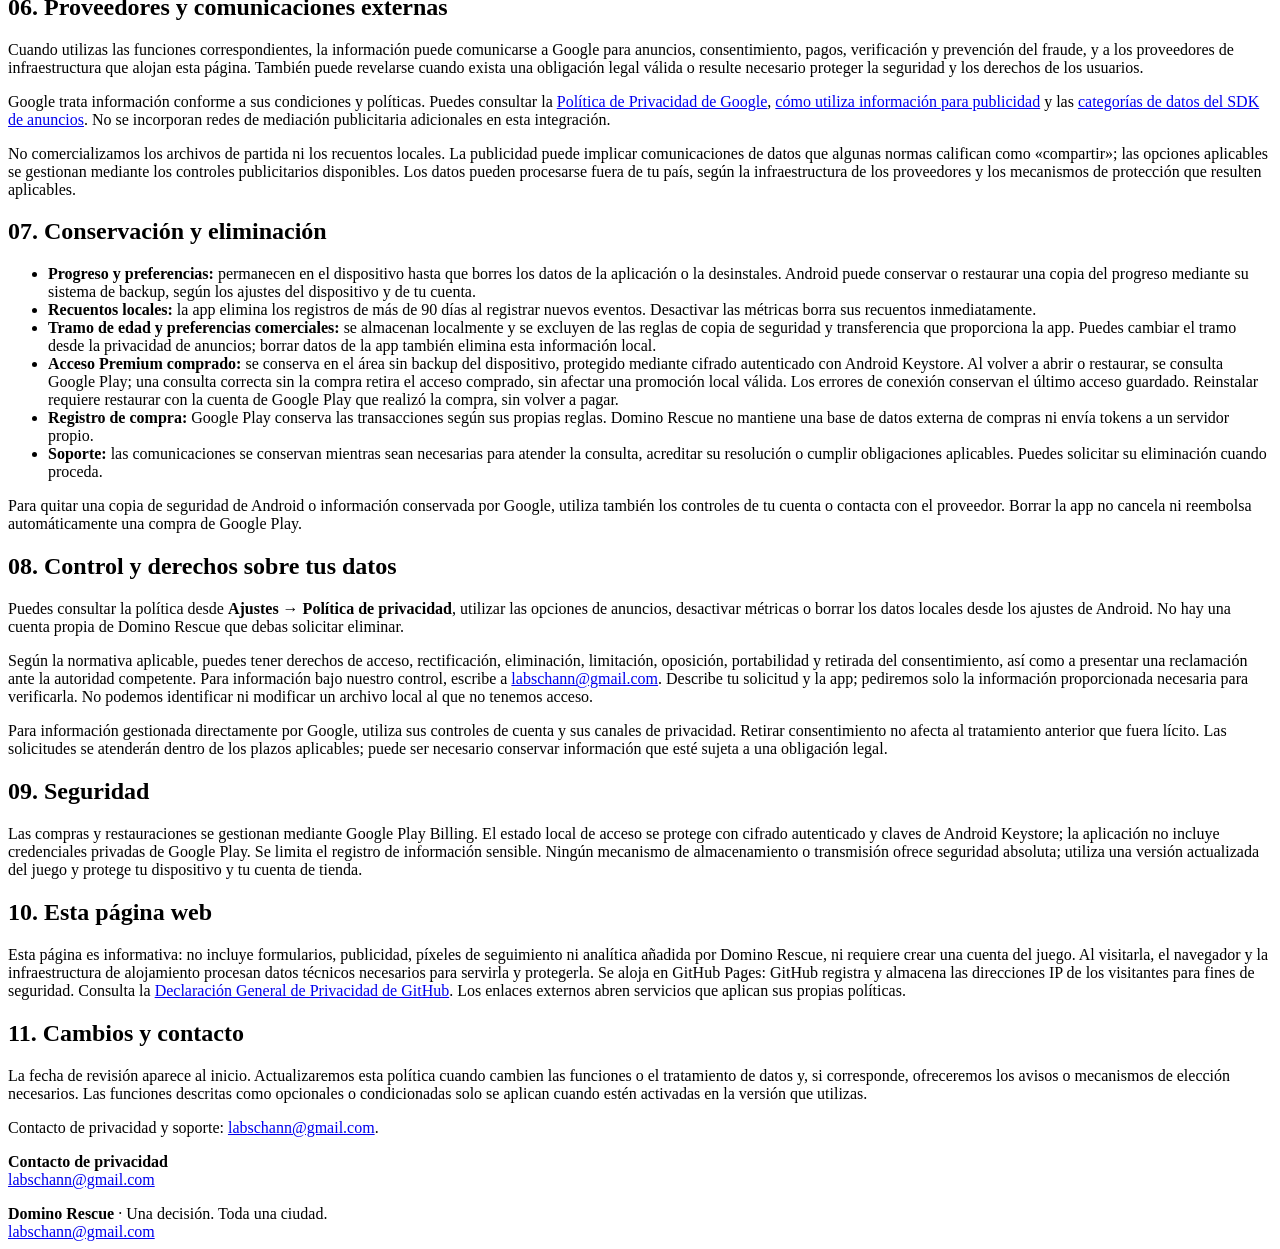
==== commit 15281415: "Actualiza privacidad infantil y selector de edad" ====
--- a/index.html
+++ b/index.html
@@ -1,7 +1,7 @@
 <!doctype html>
 <html lang="es"><head><meta charset="utf-8"><meta name="viewport" content="width=device-width,initial-scale=1"><title>Política de privacidad · Domino Rescue</title><meta name="description" content="Tu rescate, tus decisiones. Qué se guarda en tu dispositivo, qué utilizan los servicios opcionales y cómo controlar tu privacidad."><meta name="referrer" content="no-referrer"><meta http-equiv="Content-Security-Policy" content="default-src 'none'; style-src 'self'; script-src 'self'; img-src 'self'; base-uri 'none'; form-action 'none'"><meta name="theme-color" content="#0c2335"><link rel="stylesheet" href="/domino-rescue-privacidad/styles.css"><link rel="canonical" href="https://labschann.github.io/domino-rescue-privacidad/"><link rel="alternate" hreflang="es" href="https://labschann.github.io/domino-rescue-privacidad/"><link rel="alternate" hreflang="en" href="https://labschann.github.io/domino-rescue-privacidad/privacy-en.html"></head>
 <body><a class="skip" href="#policy">Ir a la política</a><header><div class="top"><a class="brand" href="/domino-rescue-privacidad/"><span class="tiles" aria-hidden="true"><i class="tile"></i><i class="tile"></i></span>Domino Rescue</a><div class="tools"><a href="/domino-rescue-privacidad/privacy-en.html" lang="en">English</a><button type="button" id="print">Imprimir / PDF</button></div></div></header>
-<main><div class="hero"><div class="eyebrow">Centro de privacidad</div><h1>Política de privacidad</h1><p class="intro">Tu rescate, tus decisiones. Qué se guarda en tu dispositivo, qué utilizan los servicios opcionales y cómo controlar tu privacidad.</p><div class="meta"><span>Actualizada: 28 de octubre de 2026</span><span>Android · Domino Rescue</span></div><div class="summary"><div><strong>Sin cuenta del juego</strong>Juega sin crear una cuenta propia.</div><div><strong>Servicios opcionales</strong>Los anuncios y Premium no bloquean la campaña.</div><div><strong>Tú tienes el control</strong>Métricas locales, opciones de anuncios y contacto por correo.</div></div></div>
+<main><div class="hero"><div class="eyebrow">Centro de privacidad</div><h1>Política de privacidad</h1><p class="intro">Tu rescate, tus decisiones. Qué se guarda en tu dispositivo, qué utilizan los servicios opcionales y cómo controlar tu privacidad.</p><div class="meta"><span>Actualizada: 17 de noviembre de 2026</span><span>Android · Domino Rescue</span></div><div class="summary"><div><strong>Sin cuenta del juego</strong>Juega sin crear una cuenta propia.</div><div><strong>Servicios opcionales</strong>Los anuncios y Premium no bloquean la campaña.</div><div><strong>Tú tienes el control</strong>Métricas locales, opciones de anuncios y contacto por correo.</div></div></div>
 <div class="layout"><nav class="toc" aria-label="Contenido de la política"><h2>Contenido</h2><a href="#responsable">01 · Contacto y alcance</a><a href="#datos">02 · Qué información se trata</a><a href="#fines">03 · Para qué se utiliza</a><a href="#anuncios">04 · Tus opciones de publicidad</a><a href="#menores">05 · Público de 13 años o más</a><a href="#terceros">06 · Proveedores y comunicaciones externas</a><a href="#conservacion">07 · Conservación y eliminación</a><a href="#derechos">08 · Control y derechos sobre tus datos</a><a href="#seguridad">09 · Seguridad</a><a href="#web">10 · Esta página web</a><a href="#cambios">11 · Cambios y contacto</a></nav><article id="policy"><section id="responsable"><h2>01. Contacto y alcance</h2><p>Esta política explica el tratamiento de información en <strong>Domino Rescue</strong>, la aplicación para Android, y en esta página de privacidad. El contacto para consultas sobre la aplicación, esta política y el ejercicio de derechos es <a href="mailto:labschann@gmail.com">labschann@gmail.com</a>. Al escribir, indica «Privacidad — Domino Rescue» en el asunto.</p>
 <p>No necesitas crear una cuenta propia de Domino Rescue para jugar. La campaña y las ayudas gratuitas funcionan sin conexión. Los anuncios recompensados y las compras Premium son opcionales; su disponibilidad depende de la versión, la configuración y los servicios de terceros.</p></section>
 <section id="datos"><h2>02. Qué información se trata</h2><ul><li><strong>Partida y ajustes en el dispositivo:</strong> misiones, logros, reintentos, materiales, edificios, estilos, preferencias de idioma, audio, vibración, movimiento reducido y controles alternativos. Se utilizan para guardar y recuperar tu experiencia.</li>
@@ -14,10 +14,10 @@
 <p>El juego no solicita acceso a contactos, micrófono, cámara o ubicación GPS precisa. No integra cuentas sociales, chat público, analítica remota propia ni seguimiento de actividad física.</p></section>
 <section id="fines"><h2>03. Para qué se utiliza</h2><p>Tratamos la información necesaria para conservar el progreso, aplicar ajustes de accesibilidad, verificar y restaurar Premium, prevenir usos fraudulentos y atender consultas. Las métricas locales requieren tu activación voluntaria. La publicidad opcional se utiliza para financiar el juego y entregar la pista prometida al completar el anuncio.</p>
 <p>Cuando corresponde una base jurídica según tu región, las operaciones necesarias para prestar las funciones solicitadas se apoyan en la ejecución del servicio; las obligaciones legales se atienden cuando sean aplicables; las elecciones que requieren consentimiento se solicitan a través de los mecanismos correspondientes. La seguridad y prevención del fraude se gestionan conforme a las bases permitidas por la normativa aplicable. La selección de edad y la aceptación de esta política no sustituyen el consentimiento publicitario.</p></section>
-<section id="anuncios"><h2>04. Tus opciones de publicidad</h2><p>En <strong>Ajustes → Privacidad de los anuncios</strong> puedes consultar el estado de la publicidad, cambiar el tramo de edad y abrir las opciones de privacidad de Google cuando estén disponibles para tu región. Cuando UMP indique que las opciones son obligatorias, la aplicación ofrece el acceso al formulario. Si no se pueden cargar, puedes seguir jugando y volver a intentarlo con conexión.</p>
+<section id="anuncios"><h2>04. Tus opciones de publicidad</h2><p>En <strong>Ajustes → Cambiar edad</strong> puedes consultar y cambiar el tramo de edad. En <strong>Ajustes → Privacidad de anuncios</strong> puedes abrir las opciones de privacidad de Google cuando estén disponibles para tu región. Cuando UMP indique que las opciones son obligatorias, la aplicación ofrece el acceso al formulario. Si no se pueden cargar, puedes seguir jugando y volver a intentarlo con conexión.</p>
 <p>Los anuncios son recompensados y voluntarios. No se muestran automáticamente durante el rescate ni se exige verlos para reintentar o reconstruir la ciudad. La pista básica es gratuita; las pistas intermedia y avanzada se desbloquean tras dos y tres fallos, respectivamente, aunque exista publicidad disponible. Un anuncio completado permite adelantar una pista avanzada.</p>
 <p>Si la versión tiene anuncios desactivados, el botón lo indica y no solicita anuncios. Si están activados, se comprueba la elegibilidad antes de solicitarlos. Cambiar las opciones de privacidad descarta los anuncios preparados para el contexto anterior. Rechazar las opciones opcionales no bloquea la campaña; puede limitar el tipo o la disponibilidad de publicidad.</p></section>
-<section id="menores"><h2>05. Público de 13 años o más</h2><p>Domino Rescue está dirigido a adolescentes y adultos de <strong>13 años o más</strong>. La selección del tramo de edad no está preseleccionada y puede omitirse para continuar sin anuncios. No se inician solicitudes de publicidad ni de consentimiento publicitario cuando el tramo es desconocido o menor de 13 años.</p>
+<section id="menores"><h2>05. Público de 13 años o más</h2><p>Domino Rescue está dirigido a adolescentes y adultos de <strong>13 años o más</strong>. La selección del tramo de edad no está preseleccionada y puede omitirse para continuar sin anuncios. Si se selecciona Menor de 13 años, los anuncios opcionales se solicitan con tratamiento infantil, sin personalización por intereses y con clasificación máxima G. Los mismos límites conservadores se aplican a 13–17. La carga requiere que el sistema de consentimiento de Google permita solicitar anuncios. No se solicitan anuncios si la edad queda sin indicar. El grupo puede cambiarse desde Ajustes.</p>
 <p>Para usuarios que indican de 13 a 17 años se aplica un tratamiento publicitario conservador y restringido: no se les pide consentimiento como adultos y se desactiva la personalización y el remarketing en esas solicitudes. Para quienes indican 18 o más, se aplican las opciones y requisitos de consentimiento correspondientes. El contenido de los anuncios se limita a clasificación T o inferior.</p>
 <p>Si eres padre, madre o tutor y crees que un menor ha facilitado información al servicio de soporte o a un servicio gestionado para el juego, contacta con nosotros para evaluar la solicitud. No necesitamos documentos de identidad por correo para una consulta inicial.</p></section>
 <section id="terceros"><h2>06. Proveedores y comunicaciones externas</h2><p>Cuando utilizas las funciones correspondientes, la información puede comunicarse a Google para anuncios, consentimiento, pagos, verificación y prevención del fraude, y a los proveedores de infraestructura que alojan esta página. También puede revelarse cuando exista una obligación legal válida o resulte necesario proteger la seguridad y los derechos de los usuarios.</p>
@@ -37,4 +37,4 @@
 <section id="web"><h2>10. Esta página web</h2><p>Esta página es informativa: no incluye formularios, publicidad, píxeles de seguimiento ni analítica añadida por Domino Rescue, ni requiere crear una cuenta del juego. Al visitarla, el navegador y la infraestructura de alojamiento procesan datos técnicos necesarios para servirla y protegerla. Se aloja en GitHub Pages: GitHub registra y almacena las direcciones IP de los visitantes para fines de seguridad. Consulta la <a href="https://docs.github.com/en/site-policy/privacy-policies/github-general-privacy-statement">Declaración General de Privacidad de GitHub</a>. Los enlaces externos abren servicios que aplican sus propias políticas.</p></section>
 <section id="cambios"><h2>11. Cambios y contacto</h2><p>La fecha de revisión aparece al inicio. Actualizaremos esta política cuando cambien las funciones o el tratamiento de datos y, si corresponde, ofreceremos los avisos o mecanismos de elección necesarios. Las funciones descritas como opcionales o condicionadas solo se aplican cuando estén activadas en la versión que utilizas.</p>
 <p>Contacto de privacidad y soporte: <a href="mailto:labschann@gmail.com">labschann@gmail.com</a>.</p></section><p class="contact"><strong>Contacto de privacidad</strong><br><a href="mailto:labschann@gmail.com">labschann@gmail.com</a></p></article></div></main>
-<footer><strong>Domino Rescue</strong> · Una decisión. Toda una ciudad.<br><a href="mailto:labschann@gmail.com">labschann@gmail.com</a></footer><script src="/domino-rescue-privacidad/page.js" defer></script></body></html>+<footer><strong>Domino Rescue</strong> · Una decisión. Toda una ciudad.<br><a href="mailto:labschann@gmail.com">labschann@gmail.com</a></footer><script src="/domino-rescue-privacidad/page.js" defer></script></body></html>
